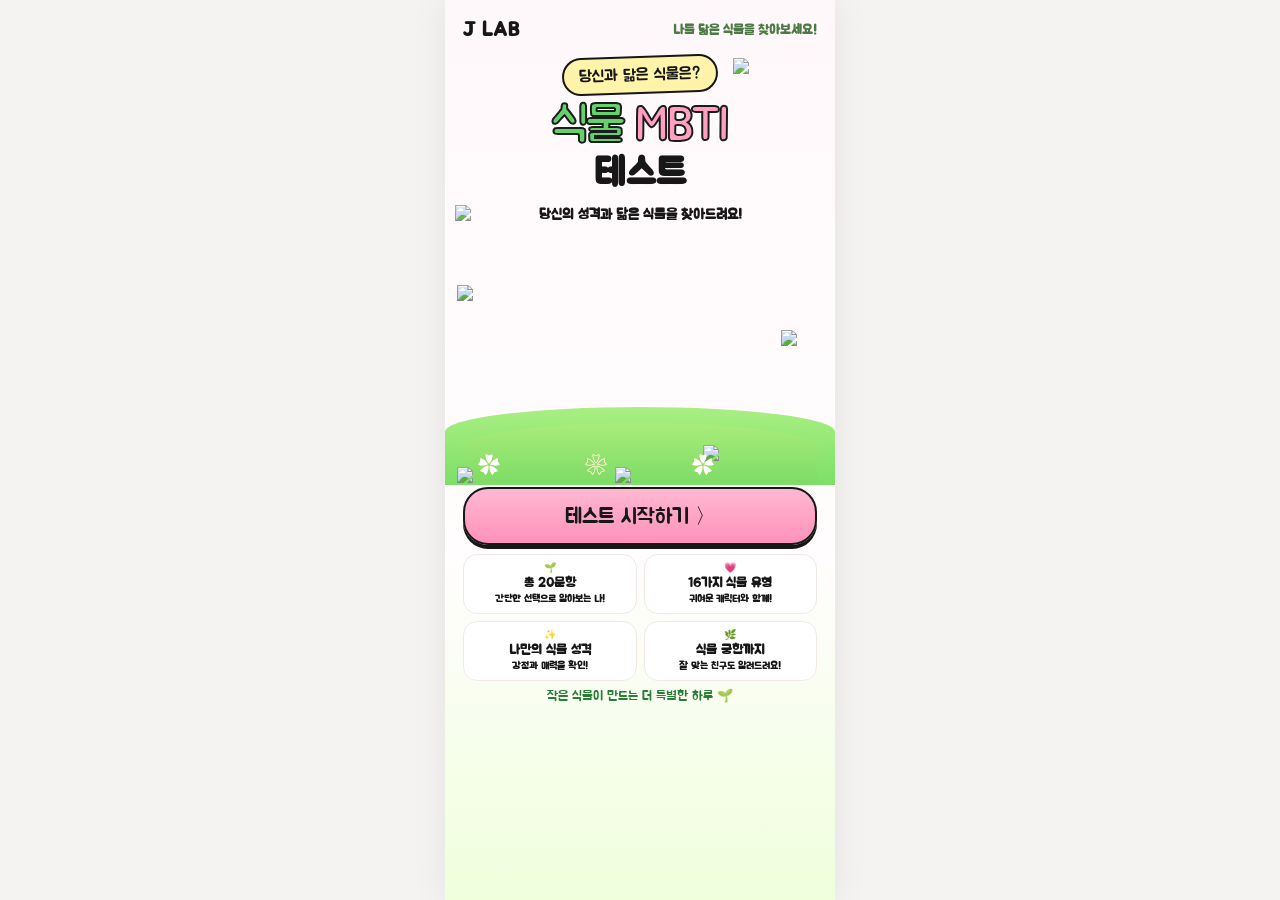
==== index.html @ da75498f "Update GitHub Pages URLs to j_lab" ====
<!doctype html>
<html lang="ko"><head><meta charset="utf-8"><meta name="viewport" content="width=device-width,initial-scale=1,maximum-scale=1"><title>식물 MBTI 테스트 · J LAB</title>
<meta property="og:type" content="website">
<meta property="og:title" content="식물 MBTI 테스트 · J LAB">
<meta property="og:description" content="당신과 닮은 식물은? 20개의 질문으로 나와 닮은 식물을 찾아보세요!">
<meta property="og:url" content="https://jlab92.github.io/j_lab/">
<meta property="og:image" content="https://jlab92.github.io/j_lab/assets/og-thumbnail.png">
<meta property="og:image:secure_url" content="https://jlab92.github.io/j_lab/assets/og-thumbnail.png">
<meta property="og:image:type" content="image/png">
<meta property="og:image:width" content="1200">
<meta property="og:image:height" content="630">
<meta name="twitter:card" content="summary_large_image">
<meta name="twitter:title" content="식물 MBTI 테스트 · J LAB">
<meta name="twitter:description" content="당신과 닮은 식물은? 20개의 질문으로 나와 닮은 식물을 찾아보세요!">
<meta name="twitter:image" content="https://jlab92.github.io/j_lab/assets/og-thumbnail.png">
<style>
@import url('https://fonts.googleapis.com/css2?family=Jua&family=Noto+Sans+KR:wght@400;500;600;700;800;900&display=swap');
:root{--pink:#ff9fc1;--pink2:#fff0f6;--green:#69cf6d;--green2:#efffe9;--yellow:#ffe56e;--blue:#9bdcff;--ink:#222;--line:#252525;--cream:#fffbed}
*{box-sizing:border-box}html,body{margin:0;min-height:100%;background:#f7f7f5;color:var(--ink);font-family:'Noto Sans KR','Malgun Gothic',sans-serif}button{font:inherit;color:inherit}.app{width:min(100%,430px);min-height:100vh;margin:auto;background:linear-gradient(180deg,#fff7fa 0%,#fff 45%,#f4ffe9 100%);position:relative;overflow:hidden;border-left:1px solid #eee;border-right:1px solid #eee}.screen{display:none;min-height:100vh;position:relative;padding:20px 20px 28px}.screen.active{display:block}.jua{font-family:'Jua','Malgun Gothic',sans-serif}.topbar{height:46px;display:flex;align-items:center;justify-content:space-between;font-weight:800}.brand{display:flex;align-items:center;gap:7px;font-weight:900}.brand .spr{font-size:25px}.home{font-size:25px}.decor{position:absolute;pointer-events:none;user-select:none}.cloud1{width:82px;top:74px;right:-16px}.cloud2{width:72px;top:215px;left:-22px}.heartdec{width:46px;top:275px;right:12px}.hero-title{margin-top:38px;text-align:center;position:relative;z-index:2}.bubble{display:inline-block;background:#fff4ad;border:2px solid var(--line);border-radius:24px;padding:10px 18px;font-family:'Jua';font-size:18px;box-shadow:0 3px 0 rgba(0,0,0,.08);transform:rotate(-2deg)}.logo{font-family:'Jua';font-size:58px;line-height:.9;margin:20px 0 5px;letter-spacing:-2px;text-shadow:2px 3px 0 #fff,-2px -2px 0 #fff}.logo .g{color:#63d26d;-webkit-text-stroke:2px #1c1c1c}.logo .p{color:#ff9fc1;-webkit-text-stroke:2px #1c1c1c}.logo-sub{font-family:'Jua';font-size:46px;margin:0}.subtitle{text-align:center;font-size:15px;font-weight:700;margin:14px 0}.hero-plants{height:260px;position:relative;margin-top:6px}.hero-plants img{position:absolute;object-fit:contain}.hero-plants .m{width:210px;left:5px;bottom:0}.hero-plants .s{width:130px;right:8px;bottom:22px}.hero-plants .f{width:95px;left:168px;bottom:0}.grass-strip{height:60px;background:linear-gradient(#a9ed7b,#7edb67);position:absolute;left:0;right:0;bottom:0;border-radius:50% 50% 0 0/40% 40% 0 0}.primary{width:100%;border:2px solid var(--line);border-radius:22px;background:linear-gradient(180deg,#ffb5cf,#ff94bd);font-family:'Jua';font-size:23px;padding:16px;box-shadow:0 5px 0 #202020;cursor:pointer}.primary:active{transform:translateY(3px);box-shadow:0 2px 0 #202020}.mini-grid{display:grid;grid-template-columns:1fr 1fr;gap:10px;margin-top:18px}.mini{background:#fff;border-radius:18px;padding:13px 8px;text-align:center;font-size:12px;font-weight:700;box-shadow:0 3px 12px #0000000b}.mini b{display:block;font-size:15px;margin:3px}.footnote{text-align:center;font-family:'Jua';color:#287d37;margin-top:18px;font-size:15px}
/* quiz */.quiz-wrap{padding-top:4px}.back{border:0;background:none;font-size:32px;cursor:pointer;padding:0}.counter{font-weight:900}.progress{height:12px;background:#e5e5e5;border:1.5px solid #aaa;border-radius:999px;overflow:hidden;box-shadow:inset 0 1px 2px #0001}.progress>i{display:block;height:100%;width:5%;background:linear-gradient(90deg,#57c76a,#8ee887);border-radius:999px;transition:.25s}.qtitle{font-family:'Jua';font-size:29px;line-height:1.32;letter-spacing:-.5px;word-break:keep-all;overflow-wrap:break-word;margin:42px 0 28px}.answers{display:grid;gap:16px}.answer{width:100%;border:2px solid #222;border-radius:22px;padding:18px 18px;display:flex;align-items:center;gap:14px;text-align:left;background:#fff;cursor:pointer;min-height:92px;box-shadow:0 4px 0 rgba(0,0,0,.12);transition:.15s}.answer:nth-child(1){background:linear-gradient(135deg,#fff4f8,#ffe1ec)}.answer:nth-child(2){background:linear-gradient(135deg,#f0fbff,#ddf5ff)}.answer:hover{transform:translateY(-2px)}.letter{flex:0 0 44px;height:44px;border-radius:50%;display:grid;place-items:center;border:1.5px solid #222;font-family:'Jua';font-size:23px}.answer:nth-child(1) .letter{background:#ff9fc1}.answer:nth-child(2) .letter{background:#ffe46a}.atext{font-size:16px;font-weight:800;line-height:1.55;word-break:keep-all}.quiz-tip{margin-top:30px;background:#fff7c9;border:1.5px solid #e9c956;border-radius:18px;padding:13px;text-align:center;font-family:'Jua';font-size:15px}
/* loading */#loading{background:linear-gradient(#dff6ff 0%,#eaf9ff 50%,#dff8bd 100%);text-align:center}.loading-center{padding-top:120px;position:relative;z-index:2}.loading-center .sprout{font-size:36px}.loading-center h2{font-family:'Jua';font-size:31px;line-height:1.35;margin:14px}.loading-center p{font-size:15px;line-height:1.7}.grow{height:260px;position:relative;margin-top:15px}.grow .pot{font-size:120px;position:absolute;left:50%;transform:translateX(-50%);bottom:15px}.loadbar{height:20px;border:2px solid #222;background:#fff;border-radius:999px;padding:3px}.loadbar i{display:block;height:100%;width:0;background:repeating-linear-gradient(135deg,#66d75d 0 12px,#8be67e 12px 24px);border-radius:999px;animation:load 5s linear forwards}@keyframes load{to{width:100%}}.percent{font-family:'Jua';font-size:20px;margin:8px}.loading-note{font-family:'Jua';color:#3b7d3c;font-size:17px}
/* result */.result-head{text-align:center;padding-top:8px}.result-bubble{display:inline-block;background:#fff5b8;border:2px solid #222;border-radius:28px;padding:10px 18px;font-family:'Jua';font-size:18px}.plant-name{font-family:'Jua';font-size:53px;color:#ff85b1;-webkit-text-stroke:1.7px #222;text-shadow:2px 3px 0 #fff;margin:7px 0 2px}.mbti-pill{display:inline-block;background:#e7f8df;border-radius:999px;padding:6px 14px;font-weight:900}.result-img{width:250px;height:245px;object-fit:contain;display:block;margin:5px auto}.traits{display:flex;justify-content:center;gap:8px;margin:0 0 14px}.traits span{background:#efffe8;border:1.5px solid #85d47d;border-radius:999px;padding:7px 14px;font-weight:700;font-size:13px}.quote{background:#fff7fb;border:1.5px solid #f4bfd1;border-radius:16px;padding:14px 16px;text-align:center;font-family:'Jua';font-size:18px;line-height:1.45;margin-bottom:16px}.section-card{background:#fff;border-radius:20px;border:1.5px solid #eee;padding:17px;margin:12px 0;box-shadow:0 5px 16px #0000000a}.section-title{font-family:'Jua';font-size:20px;margin-bottom:10px}.section-card p{font-size:14px;line-height:1.82;margin:10px 0;word-break:keep-all}.section-card strong{background:linear-gradient(transparent 60%,#fff0a7 60%)}.match{display:grid;grid-template-columns:95px 1fr;gap:13px;align-items:center;border-radius:18px;padding:14px;margin:12px 0}.match.good{background:#fff0f5;border:1.5px solid #ffc1d5}.match.bad{background:#edf8ff;border:1.5px solid #b5e2fa}.match img{width:92px;height:92px;object-fit:contain}.match h3{font-family:'Jua';margin:0 0 5px;font-size:19px}.match p{font-size:13px;line-height:1.55;margin:0;word-break:keep-all}.actions{display:grid;gap:10px;margin-top:18px}.share{border:2px solid #222;background:#ffe455;border-radius:18px;padding:14px;font-weight:900;font-size:16px}.restart{border:1.5px solid #bbb;background:#fff;border-radius:18px;padding:14px;font-weight:800}.alltypes{display:grid;grid-template-columns:repeat(4,1fr);gap:8px}.type{background:#fff7fa;border-radius:14px;padding:7px 3px;text-align:center;font-size:10px;font-weight:700}.type img{width:60px;height:60px;object-fit:contain;display:block;margin:auto}
@media(max-width:370px){.screen{padding-left:15px;padding-right:15px}.qtitle{font-size:26px}.logo{font-size:51px}.plant-name{font-size:47px}.answer{padding:15px 13px}.atext{font-size:15px}}

/* ===== FINAL MOCKUP STYLE OVERRIDES ===== */
:root{--pink:#ff9fc1;--pink-deep:#ff75a8;--mint:#bff3ad;--lime:#dff8b8;--yellow:#ffe76b;--sky:#c9efff;--ink:#171717;--paper:#fffdfd}
html,body{background:#f5f2f2}.app{width:min(100%,390px);background:linear-gradient(180deg,#fff7fa 0%,#fffdfd 48%,#efffdc 100%);box-shadow:0 0 35px #00000012;border:0}.screen{padding:16px 18px 26px}.topbar{height:48px}.brand{font-family:'Jua';font-size:18px}.brand .spr{font-size:24px}.hero-title{margin-top:25px}.bubble,.result-bubble{background:#fff4a9;border:2.3px solid #171717;box-shadow:none;padding:9px 18px}.logo{font-size:55px;margin-top:18px}.logo-sub{font-size:43px}.subtitle{font-family:'Jua';font-size:16px}.hero-plants{height:270px}.hero-plants .m{width:225px;left:-6px}.hero-plants .s{width:126px;right:2px}.hero-plants .f{width:90px;left:164px}.primary{border:2.3px solid #171717;border-radius:25px;background:linear-gradient(#ffb8d1,#ff91ba);font-size:23px;box-shadow:0 4px 0 #171717}.mini{border:1.5px solid #f1e7e7;box-shadow:none;font-family:'Jua';font-size:12px}.mini b{font-size:15px}.footnote{margin-top:15px}
#quiz{background:linear-gradient(180deg,#fff8fb 0,#fff 75%,#fffaf3 100%)}.progress{height:13px;border:1.5px solid #999;background:#e9e9e9}.progress>i{background:linear-gradient(90deg,#48c765,#78dc7e)}.qtitle{font-size:28px;line-height:1.32;margin:38px 0 26px;letter-spacing:-.7px}.answers{gap:14px}.answer{min-height:118px;border:1.8px solid #d9d9d9;border-radius:20px;box-shadow:none;padding:17px 15px;position:relative;overflow:hidden}.answer:nth-child(1){background:linear-gradient(135deg,#fff8fb 0%,#ffeaf2 100%);border-color:#ff9fc1}.answer:nth-child(2){background:linear-gradient(135deg,#f5fcff 0%,#e4f7ff 100%);border-color:#8ed8f7}.letter{width:43px;height:43px;flex-basis:43px;border:1.5px solid #222}.answer:nth-child(1) .letter{background:#ff9fc1}.answer:nth-child(2) .letter{background:#ffe15e}.atext{font-family:'Jua';font-size:18px;line-height:1.45;letter-spacing:-.25px}.answer:after{content:'☁';position:absolute;right:12px;top:8px;font-size:27px;color:#bcecff;opacity:.7}.quiz-tip{border:1.5px solid #ffd77a;background:#fff9d8;border-radius:16px}
#loading{background:linear-gradient(180deg,#dff5ff 0%,#e9f9ff 58%,#c9f3a6 100%)}.loading-center{padding-top:86px}.loading-center h2{font-size:32px}.grow{height:290px;margin-top:8px}.grow .pot{font-size:0}.grow .pot:before{content:'🌱';font-size:150px;filter:drop-shadow(0 5px 0 #ffffffaa)}.loadbar{height:22px;border:2px solid #222}.loading-note{color:#397c3d}
#result{background:linear-gradient(180deg,#fff7fa 0%,#fffdfd 70%,#efffdc 100%)}.result-head{position:relative}.plant-name{font-size:58px;color:#ff82b0;-webkit-text-stroke:1.8px #171717;text-shadow:2px 3px 0 #fff}.mbti-pill{font-family:'Jua';font-size:15px;background:#eaf9df}.result-img{width:275px;height:260px}.traits span{font-family:'Jua';font-size:14px;padding:7px 17px;background:#efffe8;border-color:#9bd68d}.quote{font-size:18px;background:#fff7fb;border-color:#ffb9d0}.section-card{border:1.5px solid #f0dddd;box-shadow:none;background:#fffdfd}.section-title{font-size:21px}.section-card p{font-size:14.5px;line-height:1.85}.match{grid-template-columns:105px 1fr}.match img{width:104px;height:104px}.match.good{background:linear-gradient(135deg,#fff0f5,#fff8fb);border-color:#ffb7d0}.match.bad{background:linear-gradient(135deg,#eef9ff,#f7fcff);border-color:#a9ddf4}.share{background:#ffe552;border:2px solid #222;font-family:'Jua';font-size:18px}.restart{font-family:'Jua';font-size:17px}.alltypes{grid-template-columns:repeat(4,1fr)}.type{border:1px solid #f3e8e8}.type img{width:62px;height:62px}
.screen:after{content:'';position:absolute;left:0;right:0;bottom:0;height:25px;background:radial-gradient(circle at 12% 100%,#89df68 0 12px,transparent 13px),radial-gradient(circle at 25% 100%,#a6eb7f 0 16px,transparent 17px),radial-gradient(circle at 80% 100%,#8fe36d 0 15px,transparent 16px);pointer-events:none;opacity:.55}
@media(max-width:370px){.qtitle{font-size:25px}.atext{font-size:17px}.plant-name{font-size:50px}}


/* ===== V5 pixel-tuning to approved mockup ===== */
.brand-logo{width:25px;height:25px;object-fit:contain;display:block}.brand{gap:6px}
#start{background:linear-gradient(180deg,#fff9fb 0%,#fffdfd 53%,#edffd8 100%)}
#start:before,#start:after{content:"";position:absolute;z-index:0;pointer-events:none;background-repeat:no-repeat;background-size:contain;opacity:.95}
#start:before{width:110px;height:80px;right:-18px;top:75px;background-image:url('assets/decorations/cloud_01.png')}
#start:after{width:130px;height:90px;left:-35px;top:260px;background-image:url('assets/decorations/cloud_02.png')}
.hero-title,.subtitle,.hero-plants,.primary,.mini-grid,.footnote,.topbar{position:relative;z-index:2}
.hero-plants:before{content:"";position:absolute;left:-18px;right:-18px;bottom:-2px;height:78px;background:linear-gradient(180deg,#a9ef83,#7ddf67);border-radius:55% 55% 0 0/35% 35% 0 0;z-index:-1}
.hero-plants:after{content:"✿  ❀  ✿";position:absolute;left:15px;right:10px;bottom:4px;color:#fff;font-size:22px;letter-spacing:40px;text-shadow:0 0 0 #ffd36a}
#quiz{background:#fffdfd}.qtitle{font-family:'Noto Sans KR','Malgun Gothic',sans-serif;font-weight:750;font-size:25px;line-height:1.42;letter-spacing:-.65px;margin:38px 0 26px}
.atext{font-family:'Noto Sans KR','Malgun Gothic',sans-serif;font-weight:600;font-size:16px;line-height:1.55;letter-spacing:-.35px}
.answer{min-height:105px}.answer:after{font-size:24px;opacity:.45}.quiz-footer{position:absolute;left:0;right:0;bottom:18px;text-align:center;color:#aaa;font-size:11px;letter-spacing:.4px}
#quiz:after{content:"";position:absolute;left:0;right:0;bottom:0;height:4px;background:#efefef}
#loading{background:linear-gradient(180deg,#d9f4ff 0%,#e9f9ff 55%,#e5ffd0 100%)}
.loading-logo{width:38px;height:38px;object-fit:contain}.loading-center{padding-top:75px}.loading-center h2{font-size:29px}.run-scene{height:280px;display:flex;align-items:flex-end;justify-content:center;position:relative;margin-top:4px;overflow:hidden}
.run-scene:before{content:"";position:absolute;left:-30px;right:-30px;bottom:0;height:100px;background:linear-gradient(#b8ef8e,#83df6d);border-radius:50% 50% 0 0/30% 30% 0 0}
.run-scene:after{content:"✿   ❀   ✿   ❀";position:absolute;bottom:16px;left:20px;color:white;font-size:20px;letter-spacing:16px}
.run-scene img{width:255px;max-height:215px;object-fit:contain;position:relative;z-index:2;animation:runbob .55s ease-in-out infinite alternate;filter:drop-shadow(0 5px 1px rgba(0,0,0,.08))}@keyframes runbob{from{transform:translateY(2px)}to{transform:translateY(-5px)}}
#loading:before{content:"";position:absolute;width:95px;height:65px;right:-10px;top:65px;background:url('assets/decorations/cloud_01.png') center/contain no-repeat;opacity:.95}
#loading:after{content:"";position:absolute;width:80px;height:60px;left:-18px;top:190px;background:url('assets/decorations/cloud_02.png') center/contain no-repeat;opacity:.9}
.result-img{width:205px;height:215px;image-rendering:auto;filter:drop-shadow(0 7px 1px rgba(0,0,0,.08));transform:translateZ(0)}
.match img{width:88px;height:92px;image-rendering:auto}.type img{width:58px;height:62px;image-rendering:auto}
#result{background:linear-gradient(180deg,#fff9fb,#fffdfd 70%,#f1ffe5)}
@media(max-width:370px){.qtitle{font-size:23px}.atext{font-size:15px}.result-img{width:190px;height:200px}}

/* ===== v6 polish: clean logo, unclipped decor, sharper imagery ===== */
.brand-text{font-family:'Jua','Malgun Gothic',sans-serif;font-size:20px;font-weight:900;letter-spacing:.4px;color:#171717}
.brand-logo{display:none!important}
#start{overflow:hidden;background:linear-gradient(180deg,#fff8fb 0%,#fffdfd 63%,#efffdc 100%)}
#start:before,#start:after{display:none!important}
#start .cloud1{width:108px;top:70px;right:8px;opacity:.92}
#start .cloud2{width:100px;top:235px;left:6px;opacity:.90}
#start .decor{max-width:30%;height:auto;object-fit:contain}
.hero-plants img,.result-img,.match img,.type img{image-rendering:auto;backface-visibility:hidden;transform:translateZ(0)}
#quiz{overflow:hidden}.quiz-footer{bottom:22px;color:#aaa;font-size:11px;font-weight:500;letter-spacing:.2px}
.qtitle{font-family:'Noto Sans KR','Malgun Gothic',sans-serif;font-weight:700;font-size:27px;line-height:1.42;letter-spacing:-.7px}
.atext{font-family:'Noto Sans KR','Malgun Gothic',sans-serif;font-weight:600;font-size:16px;line-height:1.55;letter-spacing:-.3px}
.answer{min-height:108px}
.answer:after{display:none}
#loading{overflow:hidden;background:linear-gradient(180deg,#dff6ff 0%,#eaf9ff 54%,#e8ffd8 100%)}
#loading:before,#loading:after{display:none!important}
#loading .cloud1{width:105px;top:62px;right:8px;opacity:.95}
#loading .cloud2{width:92px;top:188px;left:8px;opacity:.9}
.loading-center{padding-top:78px}
.loading-brand{font-family:'Jua','Malgun Gothic',sans-serif;font-size:18px;font-weight:900;letter-spacing:1px;margin-bottom:12px;color:#2a2a2a}
.loading-center h2{font-size:30px;margin-top:8px}
.run-scene{height:235px;margin:18px -4px 8px;border-radius:26px;overflow:hidden;position:relative;background:linear-gradient(180deg,#dff6ff 0 58%,#baf08f 58% 100%)}
.run-scene:before{content:'';position:absolute;left:18px;right:18px;bottom:18px;height:55px;background:rgba(117,211,82,.28);border-radius:50%}
.run-scene img{width:92%;height:100%;object-fit:contain;object-position:center 58%;position:relative;z-index:1;filter:saturate(.92) contrast(1.02)}
.result-img{width:205px;height:210px;margin:10px auto 5px}
.match img{width:82px;height:82px}.match{grid-template-columns:85px 1fr}
.type img{width:54px;height:54px}
@media(max-width:370px){.qtitle{font-size:25px}.atext{font-size:15px}.result-img{width:190px;height:195px}}


/* ===== v7 mobile viewport + complete decoration assets ===== */
html,body{height:100%;overflow-x:hidden}.app{min-height:100dvh}.screen:not(#result){height:100dvh;min-height:0;overflow:hidden}.screen#result{min-height:100dvh;height:auto;overflow:visible}
#start .cloud1{width:88px;top:58px;right:14px}#start .cloud2{width:78px;top:205px;left:10px}.decor{object-fit:contain}
#start{padding:10px 18px 12px;display:none;flex-direction:column}#start.active{display:flex}.topbar{height:40px;flex:0 0 auto}.hero-title{margin-top:10px;flex:0 0 auto}.bubble{padding:7px 15px;font-size:16px}.logo{font-size:48px;margin:11px 0 2px}.logo-sub{font-size:38px}.subtitle{font-size:14px;margin:8px 0 2px}.hero-plants{height:min(28vh,230px);min-height:165px;margin-top:0;flex:1 1 auto}.hero-plants .m{width:min(49vw,190px)}.hero-plants .s{width:min(29vw,112px)}.hero-plants .f{width:min(21vw,82px);left:43%}.primary{padding:13px;font-size:21px;flex:0 0 auto}.mini-grid{gap:7px;margin-top:10px;flex:0 0 auto}.mini{padding:7px 5px;font-size:10px;border-radius:14px}.mini b{font-size:13px;margin:1px}.footnote{margin-top:8px;font-size:13px;flex:0 0 auto}
#quiz{padding:10px 18px 12px}.qtitle{font-size:clamp(22px,6.4vw,27px);margin:24px 0 20px;line-height:1.38}.answers{gap:12px}.answer{min-height:clamp(88px,15vh,108px);padding:14px}.atext{font-size:clamp(14px,4.1vw,16px);font-weight:550}.quiz-footer{bottom:10px}
#loading{padding:10px 18px 12px}.loading-center{padding-top:34px;height:100%;display:flex;flex-direction:column;align-items:stretch}.loading-brand{margin-bottom:2px}.loading-center h2{font-size:28px;margin:4px 0 7px}.loading-center p{margin:3px 0 5px;line-height:1.55}.run-scene{height:min(34vh,260px);min-height:190px;margin:8px 0 7px;border-radius:24px;overflow:hidden;background:#dff6ff}.run-scene:before,.run-scene:after{display:none}.run-scene img{width:100%;height:100%;object-fit:cover;object-position:center center;animation:runbob .55s ease-in-out infinite alternate;filter:none}.loadbar{margin-top:auto}.percent{margin:5px}.loading-note{font-size:15px;margin-bottom:4px}#loading .cloud1{width:82px;top:30px;right:10px}#loading .cloud2{width:72px;top:135px;left:8px}
.result-img{width:min(52vw,200px);height:auto;max-height:205px;object-fit:contain;filter:none}.match img,.type img{filter:none}
/* ===== v8 start-page spacing refinement ===== */
#start .hero-plants{flex:0 0 auto;height:clamp(190px,27vh,235px);min-height:0;margin-top:6px}
#start .subtitle{margin-bottom:8px}
#start .primary{margin-top:4px}
@media(min-height:741px){#start .hero-title{margin-top:6px}#start .hero-plants{height:clamp(205px,29vh,245px)}#start .mini-grid{margin-top:9px}#start .footnote{margin-top:7px}}
@media(max-height:740px){#start .hero-plants{height:clamp(155px,25vh,185px);min-height:0;margin-top:2px}}
@media(max-height:740px){#start .topbar{height:34px}.hero-title{margin-top:3px}.bubble{padding:5px 12px;font-size:14px}.logo{font-size:42px;margin:7px 0 0}.logo-sub{font-size:33px}.subtitle{font-size:12px;margin:5px 0}.hero-plants{height:24vh;min-height:145px}.primary{padding:10px;font-size:19px}.mini-grid{margin-top:7px}.mini{padding:5px 4px}.footnote{margin-top:5px;font-size:11px}.qtitle{margin:18px 0 16px}.answer{min-height:82px}.loading-center{padding-top:20px}.loading-center h2{font-size:25px}.run-scene{min-height:170px;height:30vh}}

</style></head><body><main class="app">
<section id="start" class="screen active"><img class="decor" style="width:38px;left:12px;top:285px" src="assets/decorations/heart_01.png"><img class="decor" style="width:30px;right:24px;top:330px" src="assets/decorations/sparkle_01.png">
<img class="decor cloud1" src="assets/decorations/cloud_01.png"><img class="decor cloud2" src="assets/decorations/cloud_02.png">
<div class="topbar"><div class="brand brand-text">J LAB</div><small style="font-family:Jua;color:#4c7a45">나를 닮은 식물을 찾아보세요!</small></div>
<div class="hero-title"><div class="bubble">당신과 닮은 식물은?</div><div class="logo"><span class="g">식물</span> <span class="p">MBTI</span></div><h1 class="logo-sub">테스트</h1></div>
<p class="subtitle">당신의 성격과 닮은 식물을 찾아드려요!</p>
<div class="hero-plants"><div class="grass-strip"></div><img class="m" src="assets/characters/monstera.png"><img class="s" src="assets/characters/sunflower.png"><img class="f" src="assets/characters/freesia.png"></div>
<button class="primary" onclick="startQuiz()">테스트 시작하기 〉</button>
<div class="mini-grid"><div class="mini">🌱<b>총 20문항</b>간단한 선택으로 알아보는 나!</div><div class="mini">💗<b>16가지 식물 유형</b>귀여운 캐릭터와 함께!</div><div class="mini">✨<b>나만의 식물 성격</b>강점과 매력을 확인!</div><div class="mini">🌿<b>식물 궁합까지</b>잘 맞는 친구도 알려드려요!</div></div><div class="footnote">작은 식물이 만드는 더 특별한 하루 🌱</div>
</section>
<section id="quiz" class="screen"><div class="topbar"><button class="back" onclick="prevQ()">‹</button><div class="counter"><span id="qnum">1</span> / 20</div></div><div class="progress"><i id="prog"></i></div><div class="quiz-wrap"><h2 id="qtitle" class="qtitle"></h2><div id="answers" class="answers"></div><div class="quiz-footer">© J LAB · Plant MBTI</div></div></section>
<section id="loading" class="screen"><img class="decor" style="width:45px;left:20px;top:370px" src="assets/decorations/heart_01.png"><img class="decor" style="width:38px;right:22px;top:430px" src="assets/decorations/sparkle_01.png"><img class="decor cloud1" src="assets/decorations/cloud_01.png"><img class="decor cloud2" src="assets/decorations/cloud_02.png"><div class="loading-center"><div class="loading-brand">J LAB</div><h2>결과를 열심히<br>분석 중이에요...</h2><p>당신의 답변을 바탕으로<br>딱 맞는 식물을 찾고 있어요!</p><div class="run-scene"><img src="assets/ui/runner_girl_dog.png" alt="식물을 찾아 달리는 캐릭터"></div><div class="loadbar"><i></i></div><div class="percent" id="pct">0%</div><div class="loading-note" id="loadnote">조금만 더 기다려주세요!</div></div></section>
<section id="result" class="screen"><div class="topbar"><div class="brand brand-text">J LAB</div><button class="back" onclick="goStart()">⌂</button></div><div id="resultContent"></div></section>
</main>
<script>
const Q=[
['기다리던 주말, 갑자기 하루가 통째로 비었다!','이왕 시간 생긴 거 누구 만날 사람 없나 연락해 본다.','오히려 좋아. 아무 약속 없이 온전히 내 시간을 즐긴다.','E','I'],
['처음 가는 여행지를 준비할 때 나는?','숙소, 이동 동선, 가볼 곳 정도는 미리 정해둔다.','꼭 필요한 것만 정하고 나머지는 그날 기분에 맡긴다.','J','P'],
['친구가 “오늘 회사에서 진짜 최악이었어”라고 한다.','무슨 일이 있었는지 들어보고 같이 해결 방법을 찾아본다.','얼마나 힘들었을지 공감하며 이야기를 들어준다.','T','F'],
['새로운 취미를 시작할 때 나는?','기본 방법을 하나씩 익히며 직접 해본다.','이것저것 알아보다 나만의 방식으로 응용해본다.','S','N'],
['아는 사람이 거의 없는 모임에 가게 됐다.','새로운 사람을 만날 생각에 은근히 기대된다.','재미있을 것 같지만 벌써 에너지가 필요할 것 같다.','E','I'],
['할 일이 한꺼번에 몰렸을 때 나는?','해야 할 일을 정리하고 순서를 정한다.','일단 지금 손에 잡히는 것부터 시작한다.','J','P'],
['친구가 중요한 결정을 앞두고 의견을 묻는다.','장단점과 현실적인 조건을 같이 따져본다.','어떤 선택이 친구를 더 행복하게 할지 생각해본다.','T','F'],
['새로운 기기의 설명서를 볼 때 나는?','구체적인 예시와 사용법부터 확인한다.','전체적인 원리를 이해한 뒤 세부 기능을 익힌다.','S','N'],
['즐거운 모임이 끝난 뒤 나는?','아쉬워서 이야기를 조금 더 하고 싶다.','이제는 조용히 혼자 있는 시간이 필요하다.','E','I'],
['가고 싶던 맛집의 대기 시간이 1시간이라면?','원래 계획한 곳이니 기다려서 먹는다.','근처의 괜찮아 보이는 다른 곳으로 바꾼다.','J','P'],
['친구가 함께 준비한 일에서 실수했다.','어디서 문제가 생겼는지 먼저 확인한다.','친구가 너무 자책하고 있지는 않은지 먼저 살핀다.','T','F'],
['누군가 엉뚱한 사업 아이디어를 이야기한다.','실제로 하려면 비용과 준비가 얼마나 필요할지 생각한다.','잘되면 이것도 저것도 가능하겠다며 상상이 이어진다.','S','N'],
['새롭게 관심 가는 것이 생기면 나는?','주변 사람에게 이야기하고 같이 할 사람을 찾아본다.','혼자 이것저것 찾아보며 깊이 빠져든다.','E','I'],
['한 달 뒤 중요한 일정이 있다면?','지금부터 조금씩 준비해두는 편이다.','날짜가 가까워졌을 때 집중해서 준비하는 편이다.','J','P'],
['친구 둘이 싸우고 내 의견을 묻는다.','누구의 말이 더 근거가 있는지 생각해본다.','양쪽이 왜 그렇게 느꼈는지 먼저 생각해본다.','T','F'],
['영화를 본 뒤 이야기할 때 나는?','기억에 남는 장면이나 실제 내용에 대해 이야기한다.','영화의 의미나 숨은 설정에 대해 이야기하는 게 재미있다.','S','N'],
['정신없는 한 주가 끝난 금요일 밤, 나는?','좋아하는 사람을 만나 떠들면서 스트레스를 푼다.','혼자 조용히 쉬면서 에너지를 충전한다.','E','I'],
['내일 갑자기 하루 휴가가 생겼다.','오늘 대략 무엇을 할지 정해둔다.','내일 일어나서 그때 하고 싶은 걸 정한다.','J','P'],
['나와 정반대의 의견을 가진 사람을 만났다.','왜 그렇게 생각하는지 근거가 궁금하다.','왜 그렇게 느끼게 됐는지 그 사람의 이유가 궁금하다.','T','F'],
['새로운 장소에 다녀온 뒤 기억에 남는 것은?','음식, 풍경, 있었던 일 같은 구체적인 경험이다.','그곳의 분위기와 떠오른 생각이나 이미지다.','S','N']];
const R={
INTJ:{plant:'올리브나무',img:'olive_tree.png',title:'조용한 전략가',catch:'서두르지 않아도 괜찮아. 나는 내가 갈 방향을 알고 있으니까.',traits:['통찰','계획','단단함'],good:'ENFP',bad:'ESFP',desc:[`올리브나무는 천천히 자라지만 시간이 흐를수록 단단한 모습을 갖춰가는 식물이에요. 당신도 올리브나무처럼 <strong>자신만의 기준과 방향을 가지고 움직이는 사람</strong>이에요. 당장의 결과보다 앞으로 어떻게 될지를 생각하며 계획하는 편이에요.`,`혼자 생각하고 판단할 시간을 중요하게 여기고, 충분히 고민한 뒤 움직여요. 복잡한 문제에서도 핵심을 찾아 <strong>자신만의 방식으로 정리하는 힘</strong>이 있어요.`,`머릿속에서 이미 여러 단계를 생각한 뒤 말하다 보니 주변이 따라가기 어려울 때도 있어요. 결론뿐 아니라 과정도 조금 나눈다면 <strong>단단함에 여유까지 더해질 거예요.</strong>`]},
INTP:{plant:'유칼립투스',img:'eucalyptus.png',title:'호기심 많은 탐구자',catch:'남들이 그냥 지나치는 것도 나는 한 번 더 궁금해.',traits:['호기심','논리','아이디어'],good:'ENTJ',bad:'ESFJ',desc:[`유칼립투스처럼 조용해 보여도 머릿속에는 생각이 끊임없이 자라나요. 익숙한 것에도 <strong>“왜?”라는 질문을 던지고 원리를 이해하려는 사람</strong>이에요.`,`관심이 생긴 분야라면 시간 가는 줄 모르고 깊게 파고들어요. 남들이 정해둔 방식보다 <strong>더 효율적이고 흥미로운 방법</strong>을 찾아내는 데 재미를 느껴요.`,`좋은 아이디어가 많지만 머릿속에만 머물 때도 있어요. 완벽한 답을 기다리기보다 작은 것부터 시작하면 <strong>생각이 훨씬 멋진 결과로 이어질 수 있어요.</strong>`]},
ENTJ:{plant:'몬스테라',img:'monstera.png',title:'대담한 통솔자',catch:'넓게 뻗어나가는 잎처럼, 내가 갈 길은 내가 만들어.',traits:['멋진 매력','성장','변화'],good:'INTP',bad:'ISFJ',desc:[`몬스테라는 커다란 잎을 힘차게 펼치며 공간을 채워가는 식물이에요. 당신도 몬스테라처럼 <strong>목표가 생기면 주저하기보다 직접 방향을 정하고 앞으로 나아가는 사람</strong>이에요. 상황을 빠르게 파악하고 계획을 세우는 데 능해서 자연스럽게 사람들을 이끄는 역할을 맡기도 해요.`,`새로운 도전도 쉽게 두려워하지 않아요. 더 좋은 방법이 보인다면 익숙한 방식에 머무르기보다 과감하게 변화를 선택하고, 어려운 일이 생겨도 <strong>“그래서 어떻게 해결하지?”</strong>를 먼저 생각하는 편이에요.`,`빠른 판단과 강한 추진력이 누군가에게는 조금 단호하게 느껴질 수도 있어요. <strong>앞으로 나아가는 힘에 다른 사람을 기다려주는 여유까지 더해진다면</strong>, 더욱 든든한 사람이 될 거예요.`]},
ENTP:{plant:'아이비',img:'ivy.png',title:'자유로운 발명가',catch:'정해진 길이 재미없다면, 다른 방향으로 자라면 되지!',traits:['재치','변화','가능성'],good:'INFJ',bad:'ISTJ',desc:[`아이비가 벽과 길을 따라 자유롭게 뻗어가듯 당신은 <strong>새로운 가능성과 다른 길을 발견하는 데 능한 사람</strong>이에요. 당연하게 여겨지는 것에도 질문을 던져요.`,`상황이 바뀌면 빠르게 다른 방법을 떠올리고, 예상하지 못한 아이디어를 연결하는 힘이 있어요. <strong>틀에 갇히지 않는 유연함</strong>이 큰 매력이에요.`,`새로운 아이디어가 계속 떠오르다 보니 마무리 전에 다음 재미로 넘어갈 때도 있어요. 한두 가지를 끝까지 이어가는 힘을 더하면 <strong>가능성을 실제 결과로 만드는 사람</strong>이 될 수 있어요.`]},
INFJ:{plant:'라벤더',img:'lavender.png',title:'조용한 조언자',catch:'조용히 머물러도, 나의 향기는 오래 남아.',traits:['통찰','공감','깊이'],good:'ENTP',bad:'ESTP',desc:[`라벤더의 은은한 향기처럼 당신은 크게 드러내지 않아도 <strong>주변에 오래 남는 따뜻함과 깊이</strong>가 있어요. 사람의 감정과 분위기를 세심하게 읽어요.`,`많은 관계보다 마음이 통하는 깊은 관계를 선호해요. 누군가의 이야기를 진심으로 듣고 <strong>그 사람 안의 가능성을 발견하는 힘</strong>이 있어요.`,`다른 사람의 마음을 먼저 살피다 자신의 감정을 뒤로 미룰 때도 있어요. 당신 자신에게도 같은 친절을 건넨다면 <strong>향기처럼 오래가는 단단함</strong>이 생길 거예요.`]},
INFP:{plant:'수국',img:'hydrangea.png',title:'감성적인 이상가',catch:'내 마음에는 생각보다 많은 색이 있어.',traits:['감성','상상','진심'],good:'ENFJ',bad:'ESTJ',desc:[`수국이 여러 색을 품듯 당신의 마음에도 <strong>다양한 감정과 풍부한 상상</strong>이 있어요. 겉으로 조용해 보여도 내면에서는 많은 이야기가 펼쳐져요.`,`무엇을 하든 나에게 어떤 의미가 있는지를 중요하게 생각해요. 좋아하는 사람과 가치에는 깊은 애정을 주고 <strong>작은 아름다움도 잘 발견하는 사람</strong>이에요.`,`작은 말 한마디를 오래 마음에 담아둘 만큼 섬세하기도 해요. 모두에게 이해받으려 애쓰기보다 <strong>나의 색을 알아주는 사람과 나답게 피어나도 충분해요.</strong>`]},
ENFJ:{plant:'제라늄',img:'geranium.png',title:'따뜻한 성장 리더',catch:'함께 있을 때 더 따뜻하게 피어나는 사람이야.',traits:['배려','응원','연결'],good:'INFP',bad:'ISTP',desc:[`제라늄처럼 당신은 사람들 사이에 <strong>따뜻한 온기를 더하는 사람</strong>이에요. 누가 소외되어 있는지 자연스럽게 알아차리고 먼저 손을 내밀어요.`,`다른 사람의 장점을 발견하고 응원하는 데 능해요. 혼자 잘되는 것보다 <strong>함께 성장하는 과정</strong>에서 큰 보람을 느껴요.`,`모두를 챙기려다 내 몫보다 많은 책임을 떠안을 때도 있어요. 가끔은 나를 위한 여백을 남겨두는 것이 <strong>더 오래 따뜻하게 피어나는 방법</strong>이에요.`]},
ENFP:{plant:'해바라기',img:'sunflower.png',title:'반짝이는 탐험가',catch:'재밌어 보이는 게 있다면, 일단 햇빛 따라 출발!',traits:['에너지','호기심','가능성'],good:'INTJ',bad:'ISTJ',desc:[`해바라기처럼 당신은 <strong>호기심과 밝은 에너지로 새로운 곳을 바라보는 사람</strong>이에요. 새로운 사람과 경험에서 금세 재미를 찾아요.`,`관심사가 다양하고 하나의 길만 고집하기보다 나만의 길을 만들어가요. 평범한 상황에서도 <strong>새로운 가능성을 발견하는 눈</strong>이 있어요.`,`처음의 뜨거운 열정이 다른 재미를 만나면 금세 이동할 때도 있어요. 정말 중요한 한두 가지에 집중해 끝까지 이어가면 <strong>당신의 빛이 더 멀리 닿을 거예요.</strong>`]},
ISTJ:{plant:'스투키',img:'sansevieria.png',title:'꾸준한 원칙주의자',catch:'눈에 띄지 않아도 괜찮아. 나는 꾸준히 내 자리를 지켜.',traits:['책임','꾸준함','신뢰'],good:'ISFJ',bad:'ENFP',desc:[`스투키처럼 당신은 화려하게 드러내기보다 <strong>맡은 자리를 꾸준히 지키는 믿음직한 사람</strong>이에요. 해야 할 일은 책임감 있게 마무리해요.`,`미리 준비하고 계획을 세우면 마음이 편해져요. 작은 부분도 놓치지 않는 꼼꼼함 덕분에 <strong>주변에서 믿고 맡길 수 있는 사람</strong>으로 보일 때가 많아요.`,`계획이 갑자기 바뀌면 스트레스를 받을 수 있어요. 가끔은 예상 밖의 변화에도 작은 여지를 남겨두면 <strong>단단함에 유연함까지 더해질 거예요.</strong>`]},
ISFJ:{plant:'동백꽃',img:'camellia.png',title:'다정한 수호자',catch:'말하지 않아도 괜찮아. 나는 오래 곁에 있어줄게.',traits:['배려','신뢰','세심함'],good:'ISTJ',bad:'ENTJ',desc:[`동백꽃처럼 당신은 <strong>소중한 사람 곁을 조용히 오래 지켜주는 사람</strong>이에요. 말보다 행동으로 마음을 보여주는 경우가 많아요.`,`사람들의 취향이나 작은 이야기를 잘 기억하고 필요한 순간에 챙겨줘요. 천천히 관계를 쌓지만 한번 마음을 주면 <strong>쉽게 변하지 않는 신뢰</strong>가 있어요.`,`상대에게 맞추다 자신의 마음을 참을 때도 있어요. 나의 필요와 감정도 소중히 표현하면 <strong>더 건강하고 오래가는 관계</strong>를 만들 수 있어요.`]},
ESTJ:{plant:'선인장',img:'cactus.png',title:'현실적인 실행가',catch:'환경 탓은 나중에. 일단 할 수 있는 것부터 해보자.',traits:['실행','현실감','결단'],good:'ESFJ',bad:'INFP',desc:[`선인장처럼 당신은 환경이 쉽지 않아도 <strong>지금 할 수 있는 일을 찾아 움직이는 현실적인 사람</strong>이에요. 문제를 보면 해결책부터 생각해요.`,`목표와 역할이 분명할수록 능력을 발휘하고 일을 실제 결과로 만드는 힘이 있어요. <strong>빠른 판단과 실행력</strong>이 큰 장점이에요.`,`해결에 집중하다 보면 상대의 감정을 지나칠 때도 있어요. 답을 주기 전에 마음을 한번 들어준다면 <strong>강한 추진력에 따뜻함까지 더해질 거예요.</strong>`]},
ESFJ:{plant:'벚꽃',img:'cherry_blossom.png',title:'사랑받는 분위기 메이커',catch:'좋은 순간은 함께할 때 더 예쁘잖아.',traits:['친화력','배려','표현'],good:'ESTJ',bad:'INTP',desc:[`벚꽃처럼 당신은 <strong>사람들과 함께할 때 더욱 밝게 피어나는 사람</strong>이에요. 주변 분위기를 빠르게 읽고 자연스럽게 어울려요.`,`기념일이나 작은 약속을 잘 기억하고 마음을 표현하는 데 익숙해요. 함께하는 사람에게 <strong>소속감과 따뜻함을 만들어주는 힘</strong>이 있어요.`,`주변 반응에 마음이 흔들릴 때도 있어요. 모든 사람을 만족시킬 필요는 없다는 걸 기억하면 <strong>당신다운 밝음이 더 편안하게 빛날 거예요.</strong>`]},
ISTP:{plant:'행운목',img:'lucky_tree.png',title:'침착한 해결사',catch:'복잡하게 생각하기보다, 직접 해보면 답이 나오잖아.',traits:['독립','침착','해결'],good:'ISFP',bad:'ENFJ',desc:[`행운목은 곧게 뻗은 줄기와 시원한 잎이 매력적인 식물이에요. 당신도 행운목처럼 <strong>자기만의 방식이 분명하고, 필요할 때는 망설이지 않고 움직이는 사람</strong>이에요. 말로 길게 설명하기보다 직접 해보고 경험하면서 답을 찾는 편이에요.`,`예상하지 못한 문제가 생겨도 비교적 침착하게 상황을 바라봐요. 정해진 방법만 고집하기보다 지금 가장 현실적인 해결책을 찾는 데 능하고, <strong>위기일수록 오히려 빛나는 현실적인 문제 해결 능력</strong>이 강점이에요.`,`혼자서도 잘 해내는 만큼 마음이나 생각을 표현하는 데에는 조금 무심할 수 있어요. <strong>가끔은 마음을 행동뿐 아니라 말로도 보여준다면 당신의 진심이 훨씬 잘 전달될 거예요.</strong>`]},
ISFP:{plant:'프리지아',img:'freesia.png',title:'감각적인 자유인',catch:'좋아하는 건, 그냥 내 방식대로 좋아하고 싶어.',traits:['감각','자유','다정함'],good:'ISTP',bad:'ESFJ',desc:[`프리지아처럼 당신은 <strong>자신만의 취향과 감각이 분명한 사람</strong>이에요. 억지로 드러내지 않아도 좋아하는 것에서 자연스럽게 개성이 보여요.`,`관계에서도 부담스럽게 가까워지기보다 자연스러운 흐름을 좋아해요. 말보다 행동으로 마음을 보여주고 <strong>일상의 작은 아름다움을 발견하는 능력</strong>이 있어요.`,`갈등을 피하려고 괜찮다고 말하며 마음을 숨길 때도 있어요. 나의 감정과 경계를 조금 더 솔직하게 표현하면 <strong>자유로움도 관계도 함께 지킬 수 있어요.</strong>`]},
ESTP:{plant:'장미',img:'rose.png',title:'대담한 모험가',catch:'망설이고 있을 시간에, 일단 해보는 거야.',traits:['대담함','순발력','매력'],good:'ESFP',bad:'INFJ',desc:[`장미처럼 당신은 존재감이 분명하고 <strong>지금 이 순간을 힘껏 살아가는 사람</strong>이에요. 고민만 하기보다 직접 부딪혀보며 답을 찾아요.`,`상황을 빠르게 읽고 예상 밖의 변화에도 능숙하게 대응해요. 사람들과 어울릴 때 자연스러운 자신감과 <strong>즉각적인 행동력</strong>이 돋보여요.`,`솔직하고 빠른 표현이 누군가에게는 조금 강하게 느껴질 수 있어요. 상대의 속도를 한번 살피면 <strong>대담한 매력이 더 오래 좋은 인상으로 남을 거예요.</strong>`]},
ESFP:{plant:'튤립',img:'tulip.png',title:'즐거운 에너지 메이커',catch:'오늘의 즐거움은 오늘 제대로 누려야 하잖아!',traits:['즐거움','표현','활력'],good:'ESTP',bad:'INTJ',desc:[`튤립처럼 당신은 <strong>주변을 밝게 만드는 생생한 에너지</strong>가 있어요. 좋은 경험을 혼자 간직하기보다 사람들과 함께 나누는 걸 좋아해요.`,`사람과 쉽게 가까워지고 평범한 하루에서도 재미를 찾아내요. 지금 이 순간을 즐기는 능력 덕분에 <strong>주변까지 기분 좋게 만드는 사람</strong>이에요.`,`눈앞의 즐거움에 집중하다 미래 준비를 미룰 때도 있어요. 작은 계획 하나만 더해도 <strong>오늘의 행복과 내일의 안정감을 함께 챙길 수 있어요.</strong>`]}}
const matchCopy={INTJ:'새로운 가능성과 활력을 가져오는 해바라기와, 방향과 중심을 잡아주는 올리브나무는 서로의 빈틈을 자연스럽게 채워줘요.',INTP:'유칼립투스의 독특한 아이디어를 몬스테라가 실행으로 연결해주는 조합이에요. 서로의 능력을 존중하면 멋진 결과가 생겨요.',ENTJ:'유칼립투스는 새로운 관점과 아이디어를 더하고, 몬스테라는 그것을 실제 행동으로 옮겨요. 생각과 실행이 잘 맞는 든든한 조합이에요.',ENTP:'빠르게 뻗는 아이비의 아이디어에 라벤더의 깊이와 의미가 더해져요. 서로 다른 시선이 대화를 더 풍성하게 만들어요.',INFJ:'아이비의 자유로운 아이디어가 라벤더의 깊은 통찰과 만나 새로운 가능성을 만들어요. 서로에게 신선한 자극이 되는 친구예요.',INFP:'수국의 섬세한 마음을 제라늄이 따뜻하게 알아봐줘요. 서로의 가능성을 응원하며 편안하게 성장할 수 있어요.',ENFJ:'제라늄의 응원과 수국의 진심이 잘 통하는 조합이에요. 서로의 마음을 존중하며 함께 성장하기 좋아요.',ENFP:'해바라기의 새로운 에너지와 올리브나무의 단단한 방향감이 서로를 보완해줘요. 함께하면 아이디어가 현실적인 길을 찾아요.',ISTJ:'스투키와 동백꽃은 모두 신뢰와 꾸준함을 중요하게 생각해요. 말이 많지 않아도 오래 편안하게 곁을 지킬 수 있어요.',ISFJ:'동백꽃의 세심함과 스투키의 책임감이 만나 안정적인 관계를 만들어요. 서로 믿고 의지하기 좋은 친구예요.',ESTJ:'선인장의 실행력과 벚꽃의 관계 감각이 잘 어울려요. 목표도 챙기고 사람도 챙기는 균형 좋은 조합이에요.',ESFJ:'벚꽃의 따뜻한 분위기와 선인장의 든든한 실행력이 만나 서로를 안정적으로 받쳐줘요.',ISTP:'행운목과 프리지아는 서로의 독립성과 자유를 존중해요. 부담 없이 각자의 시간을 지키면서도 필요할 때 자연스럽게 곁에 있어줘요.',ISFP:'프리지아와 행운목은 말이 많지 않아도 서로의 자유를 존중하는 편안한 관계예요. 함께 있을 때 부담이 적어요.',ESTP:'장미와 튤립은 둘 다 지금의 경험을 즐길 줄 알아요. 함께하면 행동이 빠르고 즐거운 추억이 많이 생겨요.',ESFP:'튤립과 장미는 에너지와 행동 속도가 잘 맞아요. 서로의 즐거움을 키워주는 활기찬 친구가 될 수 있어요.'};
const badCopy={INTJ:'튤립은 현재의 즐거움과 즉흥적인 경험을 중요하게 생각해요. 장기적인 계획을 선호하는 올리브나무와는 속도가 다를 수 있어요.',INTP:'벚꽃은 관계 속의 표현과 교류를 중요하게 생각해요. 혼자 생각할 시간이 필요한 유칼립투스와는 에너지 사용 방식이 달라요.',ENTJ:'동백꽃은 충분히 살피고 관계를 고려한 뒤 움직이는 편이에요. 빠르게 결정하는 몬스테라와는 서로의 속도를 이해할 시간이 필요해요.',ENTP:'스투키는 검증된 방법과 안정적인 흐름을 좋아해요. 계속 새로운 변화를 시도하는 아이비와는 방식이 다를 수 있어요.',INFJ:'장미는 먼저 행동하며 경험 속에서 답을 찾는 편이에요. 충분히 생각하고 의미를 살피는 라벤더와는 속도가 다를 수 있어요.',INFP:'선인장은 현실적인 해결책과 빠른 결정을 중시해요. 감정과 의미를 충분히 살피는 수국과는 대화 방식이 다를 수 있어요.',ENFJ:'행운목은 독립적으로 움직이고 감정을 행동으로 표현하는 편이에요. 관계와 표현을 중요하게 여기는 제라늄과는 필요한 연결의 양이 달라요.',ENFP:'스투키는 안정적인 계획을 좋아하는 반면 해바라기는 자유롭게 움직이는 걸 좋아해요. 서로의 방식을 존중하는 연습이 필요해요.',ISTJ:'해바라기의 즉흥성과 빠른 변화는 스투키에게 조금 정신없게 느껴질 수 있어요. 계획과 자유 사이의 조율이 필요해요.',ISFJ:'몬스테라의 빠른 결정과 강한 추진력이 동백꽃에게는 조금 급하게 느껴질 수 있어요. 서로의 속도를 확인하는 것이 중요해요.',ESTJ:'수국은 감정과 가치의 의미를 충분히 살피는 편이에요. 해결책부터 찾는 선인장과는 대화의 출발점이 다를 수 있어요.',ESFJ:'유칼립투스는 혼자 생각하고 충전하는 시간이 중요해요. 자주 표현하고 연결되길 원하는 벚꽃과는 관계의 리듬이 다를 수 있어요.',ISTP:'제라늄은 마음을 자주 표현하고 관계의 연결을 확인하는 편이에요. 독립적인 행운목에게는 그 정도가 부담스럽게 느껴질 수 있어요.',ISFP:'벚꽃은 활발한 교류와 표현을 좋아해요. 자연스러운 거리감을 원하는 프리지아와는 원하는 친밀감의 방식이 다를 수 있어요.',ESTP:'라벤더는 충분히 생각하고 의미를 살핀 뒤 움직여요. 행동부터 시작하는 장미와는 의사결정 속도가 다를 수 있어요.',ESFP:'올리브나무는 먼 미래까지 생각하며 계획하는 편이에요. 오늘의 즐거움을 중시하는 튤립과는 우선순위가 다를 수 있어요.'};
let idx=0, scores={E:0,I:0,S:0,N:0,T:0,F:0,J:0,P:0},history=[];
function show(id){document.querySelectorAll('.screen').forEach(s=>s.classList.remove('active'));document.getElementById(id).classList.add('active');scrollTo(0,0)}
function startQuiz(){idx=0;scores={E:0,I:0,S:0,N:0,T:0,F:0,J:0,P:0};history=[];show('quiz');renderQ()}
function renderQ(){let q=Q[idx];qnum.textContent=idx+1;prog.style.width=((idx+1)/20*100)+'%';qtitle.textContent=q[0];answers.innerHTML=`<button class="answer" onclick="choose(0)"><span class="letter">A</span><span class="atext">${q[1]}</span></button><button class="answer" onclick="choose(1)"><span class="letter">B</span><span class="atext">${q[2]}</span></button>`}
function choose(n){let q=Q[idx],key=q[n+3];scores[key]++;history.push(key);idx++;if(idx<20)renderQ();else analyze()}
function prevQ(){if(idx===0){goStart();return}idx--;let k=history.pop();scores[k]--;renderQ()}
function analyze(){show('loading');pct.textContent='0%';loadnote.textContent='당신과 닮은 식물을 찾고 있어요...';let bar=document.querySelector('.loadbar i');bar.style.animation='none';void bar.offsetWidth;bar.style.animation='load 5s linear forwards';let t=0;let timer=setInterval(()=>{t++;pct.textContent=Math.min(100,t*2)+'%';if(t===20)loadnote.textContent='당신의 성향을 살펴보는 중이에요...';if(t===38)loadnote.textContent='당신과 닮은 식물을 찾았어요!';if(t>=50){clearInterval(timer);renderResult()}},100)}
function mbti(){return (scores.E>scores.I?'E':'I')+(scores.S>scores.N?'S':'N')+(scores.T>scores.F?'T':'F')+(scores.J>scores.P?'J':'P')}
function renderResult(){let m=mbti(),r=R[m],g=R[r.good],b=R[r.bad];resultContent.innerHTML=`<div class="result-head"><div class="result-bubble">당신과 닮은 식물은?</div><div class="plant-name">${r.plant}</div><div class="mbti-pill">${m} · ${r.title}</div><img class="result-img" src="assets/characters/${r.img}"><div class="traits">${r.traits.map(x=>`<span>${x}</span>`).join('')}</div><div class="quote">“${r.catch}”</div></div><div class="section-card"><div class="section-title">🌱 ${r.plant}는 이런 식물이에요!</div>${r.desc.map(x=>`<p>${x}</p>`).join('')}</div><div class="section-title" style="margin-top:20px">💗 잘 맞는 식물 친구</div><div class="match good"><img src="assets/characters/${g.img}"><div><h3>${g.plant} · ${r.good}</h3><p>${matchCopy[m]}</p></div></div><div class="section-title" style="margin-top:20px">☁️ 조금 어려운 식물 친구</div><div class="match bad"><img src="assets/characters/${b.img}"><div><h3>${b.plant} · ${r.bad}</h3><p>${badCopy[m]}</p></div></div><div class="actions"><button class="share" onclick="shareResult('${m}','${r.plant}')">💬 결과 공유하기</button><button class="restart" onclick="startQuiz()">↻ 다시 테스트하기</button></div><div class="section-card"><div class="section-title">🌿 다른 결과도 궁금하다면?</div><div class="alltypes">${Object.entries(R).map(([k,v])=>`<div class="type"><img src="assets/characters/${v.img}">${v.plant}<br>${k}</div>`).join('')}</div></div>`;show('result')}
async function shareResult(m,p){let text=`나의 식물 MBTI는 ${p} (${m})! 🌱`;if(navigator.share){try{await navigator.share({title:'식물 MBTI 테스트',text});return}catch(e){}}try{await navigator.clipboard.writeText(text);alert('결과 문구를 복사했어요!')}catch(e){alert(text)}}
function goStart(){show('start')}
</script></body></html>
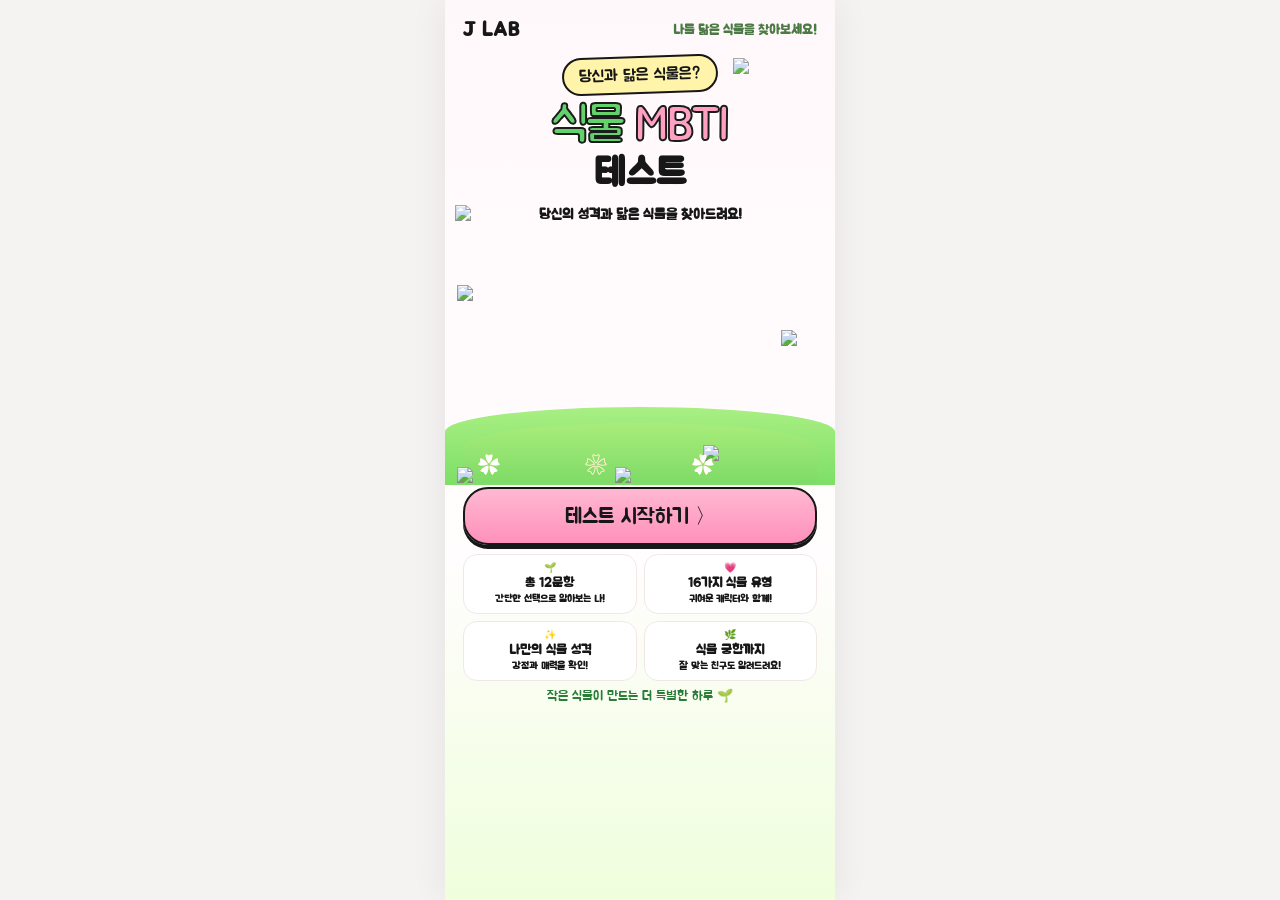
==== commit 7810185a: "Fix plant MBTI to 12 questions" ====
--- a/index.html
+++ b/index.html
@@ -2,7 +2,7 @@
 <html lang="ko"><head><meta charset="utf-8"><meta name="viewport" content="width=device-width,initial-scale=1,maximum-scale=1"><title>식물 MBTI 테스트 · J LAB</title>
 <meta property="og:type" content="website">
 <meta property="og:title" content="식물 MBTI 테스트 · J LAB">
-<meta property="og:description" content="당신과 닮은 식물은? 20개의 질문으로 나와 닮은 식물을 찾아보세요!">
+<meta property="og:description" content="당신과 닮은 식물은? 12개의 질문으로 나와 닮은 식물을 찾아보세요!">
 <meta property="og:url" content="https://jlab92.github.io/j_lab/">
 <meta property="og:image" content="https://jlab92.github.io/j_lab/assets/og-thumbnail.png">
 <meta property="og:image:secure_url" content="https://jlab92.github.io/j_lab/assets/og-thumbnail.png">
@@ -11,7 +11,7 @@
 <meta property="og:image:height" content="630">
 <meta name="twitter:card" content="summary_large_image">
 <meta name="twitter:title" content="식물 MBTI 테스트 · J LAB">
-<meta name="twitter:description" content="당신과 닮은 식물은? 20개의 질문으로 나와 닮은 식물을 찾아보세요!">
+<meta name="twitter:description" content="당신과 닮은 식물은? 12개의 질문으로 나와 닮은 식물을 찾아보세요!">
 <meta name="twitter:image" content="https://jlab92.github.io/j_lab/assets/og-thumbnail.png">
 <style>
 @import url('https://fonts.googleapis.com/css2?family=Jua&family=Noto+Sans+KR:wght@400;500;600;700;800;900&display=swap');
@@ -110,9 +110,9 @@
 <p class="subtitle">당신의 성격과 닮은 식물을 찾아드려요!</p>
 <div class="hero-plants"><div class="grass-strip"></div><img class="m" src="assets/characters/monstera.png"><img class="s" src="assets/characters/sunflower.png"><img class="f" src="assets/characters/freesia.png"></div>
 <button class="primary" onclick="startQuiz()">테스트 시작하기 〉</button>
-<div class="mini-grid"><div class="mini">🌱<b>총 20문항</b>간단한 선택으로 알아보는 나!</div><div class="mini">💗<b>16가지 식물 유형</b>귀여운 캐릭터와 함께!</div><div class="mini">✨<b>나만의 식물 성격</b>강점과 매력을 확인!</div><div class="mini">🌿<b>식물 궁합까지</b>잘 맞는 친구도 알려드려요!</div></div><div class="footnote">작은 식물이 만드는 더 특별한 하루 🌱</div>
+<div class="mini-grid"><div class="mini">🌱<b>총 12문항</b>간단한 선택으로 알아보는 나!</div><div class="mini">💗<b>16가지 식물 유형</b>귀여운 캐릭터와 함께!</div><div class="mini">✨<b>나만의 식물 성격</b>강점과 매력을 확인!</div><div class="mini">🌿<b>식물 궁합까지</b>잘 맞는 친구도 알려드려요!</div></div><div class="footnote">작은 식물이 만드는 더 특별한 하루 🌱</div>
 </section>
-<section id="quiz" class="screen"><div class="topbar"><button class="back" onclick="prevQ()">‹</button><div class="counter"><span id="qnum">1</span> / 20</div></div><div class="progress"><i id="prog"></i></div><div class="quiz-wrap"><h2 id="qtitle" class="qtitle"></h2><div id="answers" class="answers"></div><div class="quiz-footer">© J LAB · Plant MBTI</div></div></section>
+<section id="quiz" class="screen"><div class="topbar"><button class="back" onclick="prevQ()">‹</button><div class="counter"><span id="qnum">1</span> / <span id="qtotal">12</span></div></div><div class="progress"><i id="prog"></i></div><div class="quiz-wrap"><h2 id="qtitle" class="qtitle"></h2><div id="answers" class="answers"></div><div class="quiz-footer">© J LAB · Plant MBTI</div></div></section>
 <section id="loading" class="screen"><img class="decor" style="width:45px;left:20px;top:370px" src="assets/decorations/heart_01.png"><img class="decor" style="width:38px;right:22px;top:430px" src="assets/decorations/sparkle_01.png"><img class="decor cloud1" src="assets/decorations/cloud_01.png"><img class="decor cloud2" src="assets/decorations/cloud_02.png"><div class="loading-center"><div class="loading-brand">J LAB</div><h2>결과를 열심히<br>분석 중이에요...</h2><p>당신의 답변을 바탕으로<br>딱 맞는 식물을 찾고 있어요!</p><div class="run-scene"><img src="assets/ui/runner_girl_dog.png" alt="식물을 찾아 달리는 캐릭터"></div><div class="loadbar"><i></i></div><div class="percent" id="pct">0%</div><div class="loading-note" id="loadnote">조금만 더 기다려주세요!</div></div></section>
 <section id="result" class="screen"><div class="topbar"><div class="brand brand-text">J LAB</div><button class="back" onclick="goStart()">⌂</button></div><div id="resultContent"></div></section>
 </main>
@@ -126,18 +126,11 @@
 ['할 일이 한꺼번에 몰렸을 때 나는?','해야 할 일을 정리하고 순서를 정한다.','일단 지금 손에 잡히는 것부터 시작한다.','J','P'],
 ['친구가 중요한 결정을 앞두고 의견을 묻는다.','장단점과 현실적인 조건을 같이 따져본다.','어떤 선택이 친구를 더 행복하게 할지 생각해본다.','T','F'],
 ['새로운 기기의 설명서를 볼 때 나는?','구체적인 예시와 사용법부터 확인한다.','전체적인 원리를 이해한 뒤 세부 기능을 익힌다.','S','N'],
-['즐거운 모임이 끝난 뒤 나는?','아쉬워서 이야기를 조금 더 하고 싶다.','이제는 조용히 혼자 있는 시간이 필요하다.','E','I'],
-['가고 싶던 맛집의 대기 시간이 1시간이라면?','원래 계획한 곳이니 기다려서 먹는다.','근처의 괜찮아 보이는 다른 곳으로 바꾼다.','J','P'],
-['친구가 함께 준비한 일에서 실수했다.','어디서 문제가 생겼는지 먼저 확인한다.','친구가 너무 자책하고 있지는 않은지 먼저 살핀다.','T','F'],
-['누군가 엉뚱한 사업 아이디어를 이야기한다.','실제로 하려면 비용과 준비가 얼마나 필요할지 생각한다.','잘되면 이것도 저것도 가능하겠다며 상상이 이어진다.','S','N'],
-['새롭게 관심 가는 것이 생기면 나는?','주변 사람에게 이야기하고 같이 할 사람을 찾아본다.','혼자 이것저것 찾아보며 깊이 빠져든다.','E','I'],
-['한 달 뒤 중요한 일정이 있다면?','지금부터 조금씩 준비해두는 편이다.','날짜가 가까워졌을 때 집중해서 준비하는 편이다.','J','P'],
-['친구 둘이 싸우고 내 의견을 묻는다.','누구의 말이 더 근거가 있는지 생각해본다.','양쪽이 왜 그렇게 느꼈는지 먼저 생각해본다.','T','F'],
-['영화를 본 뒤 이야기할 때 나는?','기억에 남는 장면이나 실제 내용에 대해 이야기한다.','영화의 의미나 숨은 설정에 대해 이야기하는 게 재미있다.','S','N'],
 ['정신없는 한 주가 끝난 금요일 밤, 나는?','좋아하는 사람을 만나 떠들면서 스트레스를 푼다.','혼자 조용히 쉬면서 에너지를 충전한다.','E','I'],
 ['내일 갑자기 하루 휴가가 생겼다.','오늘 대략 무엇을 할지 정해둔다.','내일 일어나서 그때 하고 싶은 걸 정한다.','J','P'],
 ['나와 정반대의 의견을 가진 사람을 만났다.','왜 그렇게 생각하는지 근거가 궁금하다.','왜 그렇게 느끼게 됐는지 그 사람의 이유가 궁금하다.','T','F'],
-['새로운 장소에 다녀온 뒤 기억에 남는 것은?','음식, 풍경, 있었던 일 같은 구체적인 경험이다.','그곳의 분위기와 떠오른 생각이나 이미지다.','S','N']];
+['새로운 장소에 다녀온 뒤 기억에 남는 것은?','음식, 풍경, 있었던 일 같은 구체적인 경험이다.','그곳의 분위기와 떠오른 생각이나 이미지다.','S','N']
+];
 const R={
 INTJ:{plant:'올리브나무',img:'olive_tree.png',title:'조용한 전략가',catch:'서두르지 않아도 괜찮아. 나는 내가 갈 방향을 알고 있으니까.',traits:['통찰','계획','단단함'],good:'ENFP',bad:'ESFP',desc:[`올리브나무는 천천히 자라지만 시간이 흐를수록 단단한 모습을 갖춰가는 식물이에요. 당신도 올리브나무처럼 <strong>자신만의 기준과 방향을 가지고 움직이는 사람</strong>이에요. 당장의 결과보다 앞으로 어떻게 될지를 생각하며 계획하는 편이에요.`,`혼자 생각하고 판단할 시간을 중요하게 여기고, 충분히 고민한 뒤 움직여요. 복잡한 문제에서도 핵심을 찾아 <strong>자신만의 방식으로 정리하는 힘</strong>이 있어요.`,`머릿속에서 이미 여러 단계를 생각한 뒤 말하다 보니 주변이 따라가기 어려울 때도 있어요. 결론뿐 아니라 과정도 조금 나눈다면 <strong>단단함에 여유까지 더해질 거예요.</strong>`]},
 INTP:{plant:'유칼립투스',img:'eucalyptus.png',title:'호기심 많은 탐구자',catch:'남들이 그냥 지나치는 것도 나는 한 번 더 궁금해.',traits:['호기심','논리','아이디어'],good:'ENTJ',bad:'ESFJ',desc:[`유칼립투스처럼 조용해 보여도 머릿속에는 생각이 끊임없이 자라나요. 익숙한 것에도 <strong>“왜?”라는 질문을 던지고 원리를 이해하려는 사람</strong>이에요.`,`관심이 생긴 분야라면 시간 가는 줄 모르고 깊게 파고들어요. 남들이 정해둔 방식보다 <strong>더 효율적이고 흥미로운 방법</strong>을 찾아내는 데 재미를 느껴요.`,`좋은 아이디어가 많지만 머릿속에만 머물 때도 있어요. 완벽한 답을 기다리기보다 작은 것부터 시작하면 <strong>생각이 훨씬 멋진 결과로 이어질 수 있어요.</strong>`]},
@@ -160,8 +153,8 @@
 let idx=0, scores={E:0,I:0,S:0,N:0,T:0,F:0,J:0,P:0},history=[];
 function show(id){document.querySelectorAll('.screen').forEach(s=>s.classList.remove('active'));document.getElementById(id).classList.add('active');scrollTo(0,0)}
 function startQuiz(){idx=0;scores={E:0,I:0,S:0,N:0,T:0,F:0,J:0,P:0};history=[];show('quiz');renderQ()}
-function renderQ(){let q=Q[idx];qnum.textContent=idx+1;prog.style.width=((idx+1)/20*100)+'%';qtitle.textContent=q[0];answers.innerHTML=`<button class="answer" onclick="choose(0)"><span class="letter">A</span><span class="atext">${q[1]}</span></button><button class="answer" onclick="choose(1)"><span class="letter">B</span><span class="atext">${q[2]}</span></button>`}
-function choose(n){let q=Q[idx],key=q[n+3];scores[key]++;history.push(key);idx++;if(idx<20)renderQ();else analyze()}
+function renderQ(){let q=Q[idx];qnum.textContent=idx+1;prog.style.width=((idx+1)/Q.length*100)+'%';qtitle.textContent=q[0];answers.innerHTML=`<button class="answer" onclick="choose(0)"><span class="letter">A</span><span class="atext">${q[1]}</span></button><button class="answer" onclick="choose(1)"><span class="letter">B</span><span class="atext">${q[2]}</span></button>`}
+function choose(n){let q=Q[idx],key=q[n+3];scores[key]++;history.push(key);idx++;if(idx<Q.length)renderQ();else analyze()}
 function prevQ(){if(idx===0){goStart();return}idx--;let k=history.pop();scores[k]--;renderQ()}
 function analyze(){show('loading');pct.textContent='0%';loadnote.textContent='당신과 닮은 식물을 찾고 있어요...';let bar=document.querySelector('.loadbar i');bar.style.animation='none';void bar.offsetWidth;bar.style.animation='load 5s linear forwards';let t=0;let timer=setInterval(()=>{t++;pct.textContent=Math.min(100,t*2)+'%';if(t===20)loadnote.textContent='당신의 성향을 살펴보는 중이에요...';if(t===38)loadnote.textContent='당신과 닮은 식물을 찾았어요!';if(t>=50){clearInterval(timer);renderResult()}},100)}
 function mbti(){return (scores.E>scores.I?'E':'I')+(scores.S>scores.N?'S':'N')+(scores.T>scores.F?'T':'F')+(scores.J>scores.P?'J':'P')}
